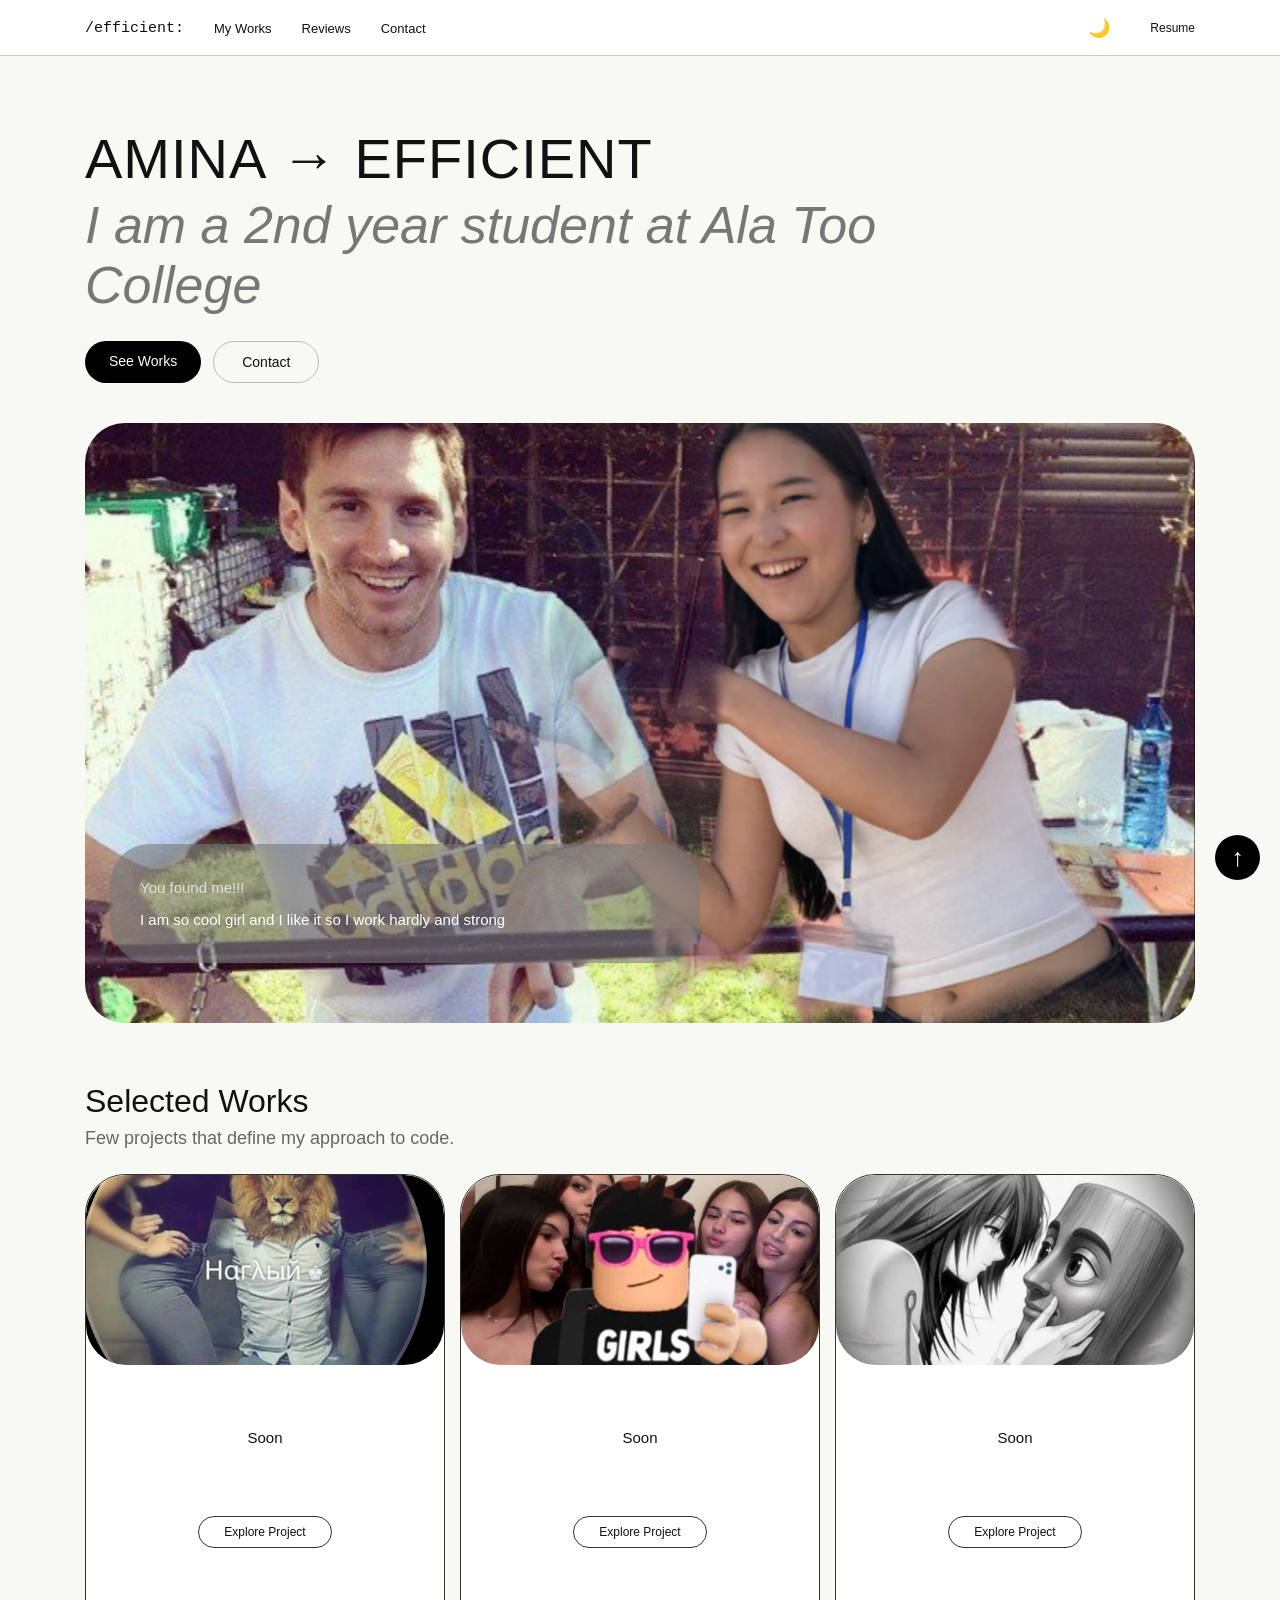
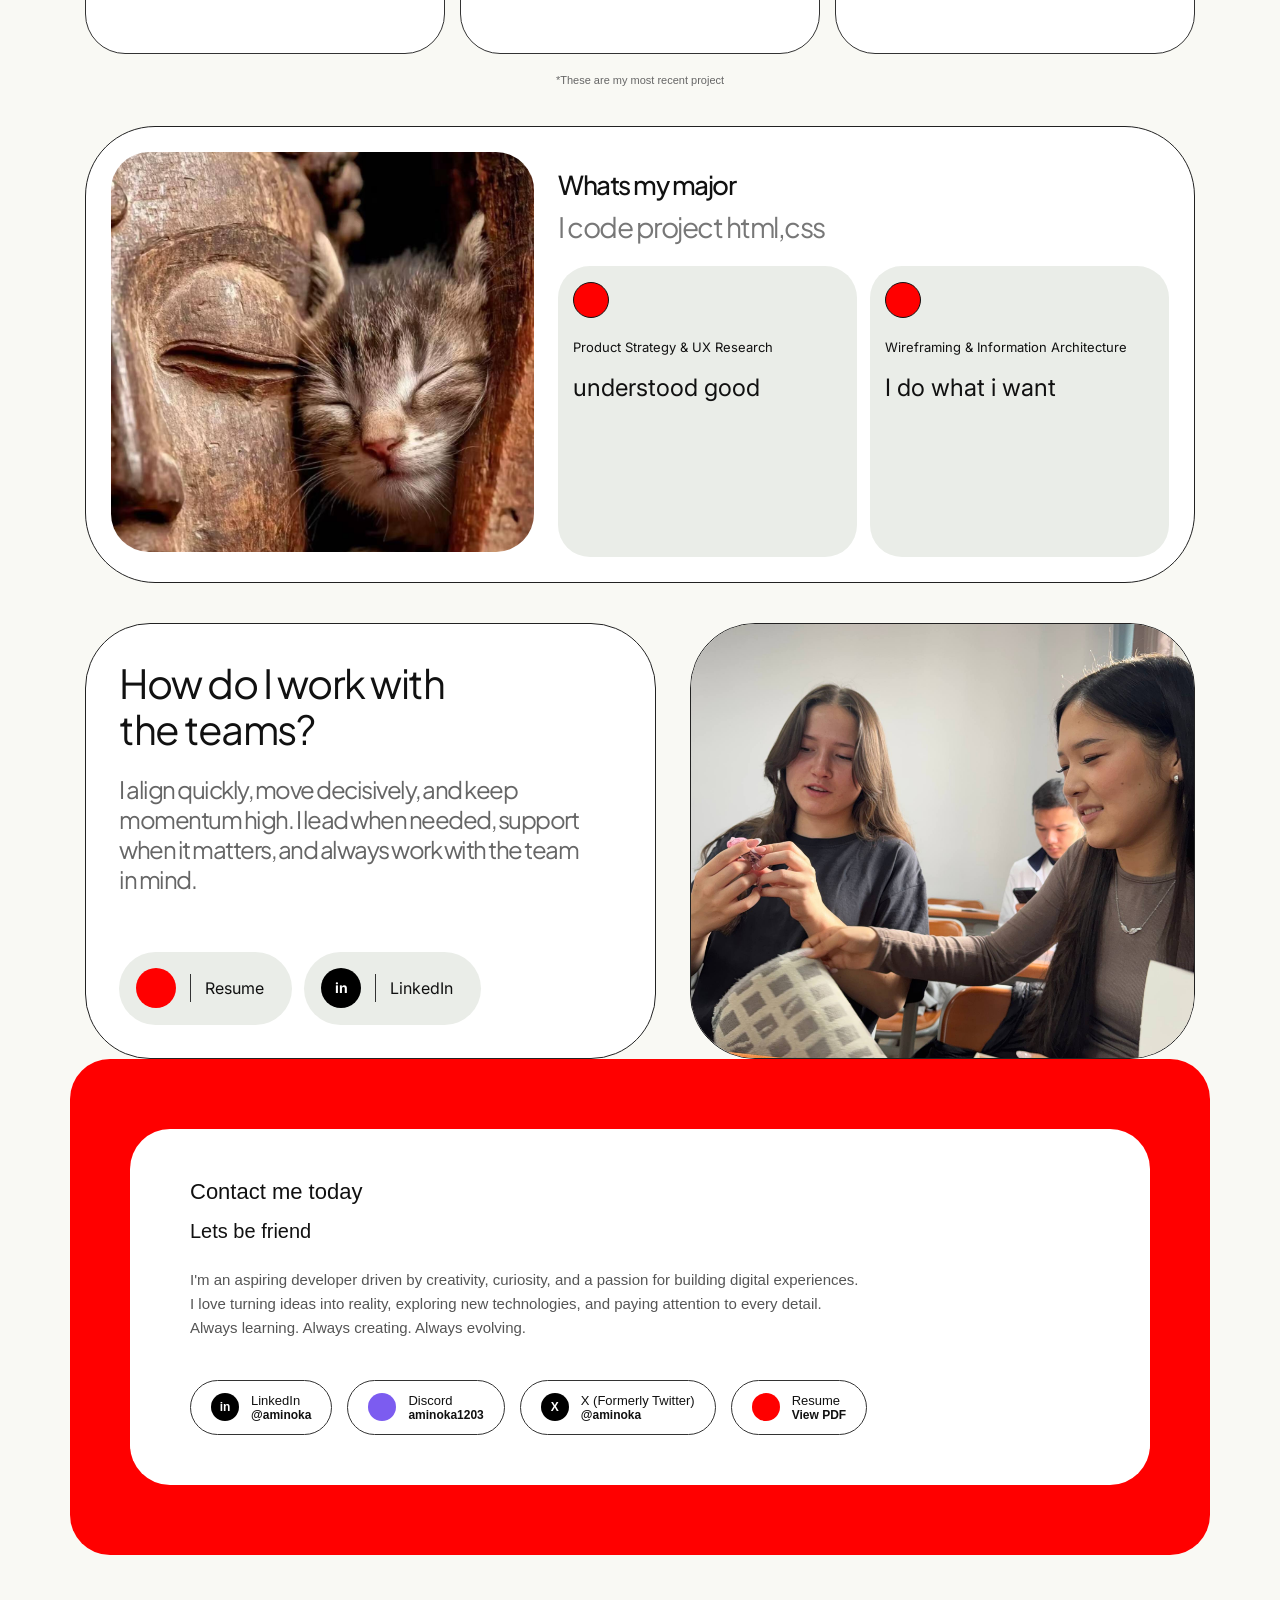
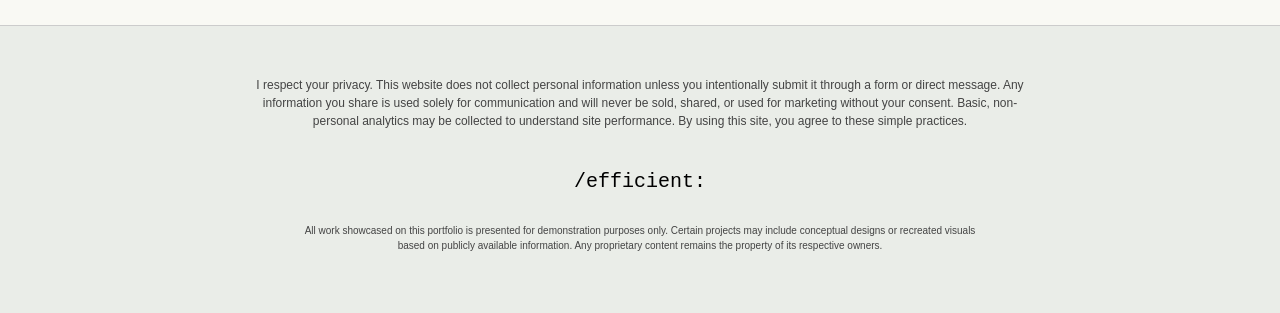
==== index.html @ c4f2249c "Add files via upload" ====
<!DOCTYPE html>
<html lang="en">
<head>
  <meta charset="UTF-8">
  <meta name="viewport" content="width=device-width, initial-scale=1.0">
  <title>Amina's portfolio</title>
  <link rel="icon" type="image/png" href="image/logo.jpg">
  <link href="https://fonts.googleapis.com/css2?family=Inter:wght@400;500&family=Plus+Jakarta+Sans:wght@400;500&display=swap" rel="stylesheet">
  <link rel="stylesheet" href="style.css">
</head>
<body>

  <!-- Шапка -->
  <header>
    <div class="container header-inner">
      <a class="logo" href="index.html">/efficient:</a>
      <button id="menuButton">☰</button>
      <nav class="menu" id="myMenu">
        <a href="#works">My Works</a>
        <a href="#reviews">Reviews</a>
        <a href="#contact">Contact</a>
      </nav>
      <div class="header-right">
        <button id="themeButton">🌙</button>
        <a href="rezyume_Anarbaeva_Amina.pdf" target="_blank">Resume</a>
      </div>
    </div>
  </header>

  <main>

    <!-- Главный экран -->
    <section class="hero container">
      <h1>AMINA → EFFICIENT</h1>
      <h2>I am a 2nd year student at Ala Too College</h2>
      <div class="buttons">
        <a class="btn-black" href="#works">See Works</a>
        <a class="btn-white" href="#contact">Contact</a>
      </div>

      <div class="hero-photo">
        <img src="messi2.jpg" alt="Amina">
        <div class="glass">
          <p>You found me!!!</p>
          <p>I am so cool girl and I like it so I work hardly and strong</p>
        </div>
      </div>
    </section>

    <!-- Selected Works -->
    <section class="works container">
      <h2>Selected Works</h2>
      <p class="sub">Few projects that define my approach to code.</p>

      <div class="cards" id="works">
        <div class="card">
          <img src="naglyu.jpg" alt="Project 1">
          <h3>Soon</h3>
          <a class="explore" href="projects.html">Explore Project </a>
        </div>
        <div class="card">
          <img src="robloxboy.jpg" alt="Project 2">
          <h3>Soon</h3>
          <a class="explore" href="projects.html">Explore Project </a>
        </div>
        <div class="card">
          <img src="tungtung.jpg" alt="Project 3">
          <h3>Soon</h3>
          <a class="explore" href="projects.html">Explore Project </a>
        </div>
      </div>
      <p class="note">*These are my most recent project</p>
    </section>

    <!-- Whats my major -->
    <section class="container" id="reviews">
      <div class="major">
        <img src="catandbudda.jpg" alt="Cat">
        <div class="major-text">
          <h3>Whats my major</h3>
          <p class="sub">I code project html,css</p>
          <div class="small-cards">
            <div class="small-card wide">
              <span class="dot"></span>
              <p class="label">Product Strategy & UX Research</p>
              <p class="text">understood good</p>
            </div>
            <div class="small-card narrow">
              <span class="dot"></span>
              <p class="label">Wireframing & Information Architecture</p>
              <p class="text">I do what i want</p>
            </div>
          </div>
        </div>
      </div>
    </section>

    <!-- How do I work with teams -->
    <section class="container team">
      <div class="team-text">
        <h2>How do I work with<br>the teams?</h2>
        <p>I align quickly, move decisively, and keep momentum high. I lead when needed, support when it matters, and always work with the team in mind.</p>
        <div class="links">
          <a class="link-pill" href="rezyume_Anarbaeva_Amina.pdf" target="_blank"><span class="icon red"></span><span class="line"></span>Resume</a>
          <a class="link-pill" href="https://www.linkedin.com/" target="_blank"><span class="icon">in</span><span class="line"></span>LinkedIn</a>
        </div>
      </div>
      <img src="classandme.jpg" alt="Team">
    </section>

    <!-- Contact -->
    <section class="container contact" id="contact">
      <div class="contact-card">
        <h3>Contact me today</h3>
        <h4>Lets be friend</h4>
        <p>
          I'm an aspiring developer driven by creativity, curiosity, and a passion for building digital experiences.<br>
          I love turning ideas into reality, exploring new technologies, and paying attention to every detail.<br>
          Always learning. Always creating. Always evolving.
        </p>

        <div class="contact-links">
          <a class="contact-pill" href="https://www.linkedin.com/" target="_blank"><span class="icon">in</span><span>LinkedIn<b>@aminoka</b></span></a>
          <a class="contact-pill" href="https://discord.com/" target="_blank"><span class="icon purple"></span><span>Discord<b>aminoka1203</b></span></a>
          <a class="contact-pill" href="https://x.com/" target="_blank"><span class="icon">X</span><span>X (Formerly Twitter)<b>@aminoka</b></span></a>
          <a class="contact-pill" href="rezyume_Anarbaeva_Amina.pdf" target="_blank"><span class="icon red"></span><span>Resume<b>View PDF</b></span></a>
        </div>
      </div>
    </section>

  </main>

  <!-- Конец -->
  <footer>
    <p class="privacy">I respect your privacy. This website does not collect personal information unless you intentionally submit it through a form or direct message. Any information you share is used solely for communication and will never be sold, shared, or used for marketing without your consent. Basic, non-personal analytics may be collected to understand site performance. By using this site, you agree to these simple practices.</p>
    <div class="footer-row">
      <span class="footer-logo">/efficient:</span>
    </div>
    <p class="disclaimer">All work showcased on this portfolio is presented for demonstration purposes only. Certain projects may include conceptual designs or recreated visuals based on publicly available information. Any proprietary content remains the property of its respective owners.</p>
  </footer>

  <button id="topButton">↑</button>
  <script src="script.js"></script>
</body>
</html>
---- style.css ----
/* ===== 1. ОБЩИЕ СТИЛИ ===== */
* {
  margin: 0;
  padding: 0;
  box-sizing: border-box;
}

body {
  font-family: Arial, Helvetica, sans-serif;
  background: #f9f9f4;
  color: #111;
}

img {
  max-width: 100%;
}

a {
  text-decoration: none;
  color: inherit;
}

.container {
  width: 100%;
  max-width: 1140px;
  padding: 0 15px;
  margin: 0 auto;
}

.icon {
  flex-shrink: 0;
  width: 40px;
  height: 40px;
  background: black;
  color: white;
  border-radius: 50%;
  text-align: center;
  line-height: 40px;
  font-size: 14px;
  font-weight: bold;
}

.icon.red {
  background: #ff0000;
}

.icon.purple {
  background: #7c5cf0;
}

/* ===== 2. ШАПКА ===== */
header {
  position: relative;
  background: white;
  border-bottom: 1px solid #ccc;
  height: 56px;
}

.header-inner {
  display: flex;
  align-items: center;
  justify-content: space-between;
  height: 56px;
}

.logo {
  font-family: "Courier New", monospace;
  font-size: 15px;
  margin-right: 30px;
}

.menu {
  display: flex;
  gap: 30px;
  font-size: 13px;
  margin-right: auto;
}

.header-right {
  display: flex;
  align-items: center;
  gap: 40px;
  font-size: 12px;
}

#menuButton {
  display: none;
  background: none;
  border: none;
  font-size: 25px;
  cursor: pointer;
}

#themeButton {
  background: none;
  border: none;
  font-size: 18px;
  cursor: pointer;
}

/* ===== 3. ГЛАВНЫЙ ЭКРАН ===== */
.hero {
  padding-top: 70px;
}

.hero h1 {
  font-size: 56px;
  font-weight: normal;
  letter-spacing: 1px;
}

.hero h2 {
  max-width: 900px;
  font-size: 52px;
  font-weight: normal;
  font-style: italic;
  color: #777;
  line-height: 1.15;
  margin-top: 5px;
}

.buttons {
  display: flex;
  flex-wrap: wrap;
  gap: 12px;
  margin-top: 25px;
}

.btn-black {
  background: black;
  color: white;
  padding: 12px 24px;
  border-radius: 30px;
  font-size: 14px;
}

.btn-white {
  border: 1px solid #bbb;
  padding: 12px 28px;
  border-radius: 30px;
  font-size: 14px;
}

.hero-photo {
  position: relative;
  margin-top: 40px;
  height: 600px;
  border-radius: 40px;
  overflow: hidden;
}

.hero-photo img {
  width: 100%;
  height: 100%;
  object-fit: cover;
}

.glass {
  position: absolute;
  left: 25px;
  bottom: 60px;
  width: calc(100% - 50px);
  max-width: 590px;
  padding: 35px 30px;
  border-radius: 40px;
  background: rgba(120, 120, 120, 0.6);
  color: white;
  font-size: 15px;
}

.glass p:first-child {
  color: #ddd;
  margin-bottom: 15px;
}

/* ===== 4. SELECTED WORKS ===== */
.works {
  margin-top: 60px;
}

.works h2 {
  font-size: 32px;
  font-weight: normal;
}

.works .sub {
  color: #666;
  font-size: 18px;
  margin-top: 8px;
}

.cards {
  display: flex;
  gap: 15px;
  margin-top: 25px;
}

.card {
  flex: 1;
  min-width: 0;
  height: 480px;
  background: white;
  border: 1px solid #333;
  border-radius: 40px;
  overflow: hidden;
  text-align: center;
}

.card img {
  width: 100%;
  height: 190px;
  object-fit: cover;
  border-radius: 40px;
}

.card h3 {
  font-size: 15px;
  font-weight: normal;
  margin-top: 60px;
}

.explore {
  display: inline-block;
  margin-top: 70px;
  border: 1px solid #333;
  border-radius: 20px;
  padding: 8px 25px;
  font-size: 12px;
}

.explore:hover {
  background: #8BED02;
  color: black;
  border-color: #333;
}

.note {
  text-align: center;
  font-size: 11px;
  color: #666;
  margin-top: 20px;
}

/* ===== 5. WHATS MY MAJOR ===== */
.major {
  display: flex;
  gap: 24px;
  margin-top: 40px;
  padding: 25px;
  background: white;
  border: 1px solid #222;
  border-radius: 70px;
}

.major img {
  flex: 0 0 40%;
  width: 40%;
  height: 400px;
  object-fit: cover;
  border-radius: 38px;
}

.major-text {
  flex: 1;
  min-width: 0;
}

.major-text h3 {
  font-family: "Plus Jakarta Sans", Arial, sans-serif;
  font-size: 26px;
  font-weight: 500;
  letter-spacing: -1.5px;
  margin-top: 16px;
}

.major-text .sub {
  font-family: "Plus Jakarta Sans", Arial, sans-serif;
  font-size: 28px;
  letter-spacing: -1.5px;
  color: #777;
  margin-top: 8px;
}

.small-cards {
  display: flex;
  gap: 13px;
  margin-top: 22px;
}

.small-card {
  flex: 1;
  min-width: 0;
  min-height: 291px;
  background: #eaede8;
  border-radius: 32px;
  padding: 16px 15px;
  font-family: "Inter", Arial, sans-serif;
}

.dot {
  display: block;
  width: 36px;
  height: 36px;
  background: red;
  border: 1px solid #111;
  border-radius: 50%;
}

.small-card .label {
  font-size: 13px;
  line-height: 1.2;
  margin-top: 22px;
}

.small-card .text {
  font-size: 24px;
  margin-top: 18px;
}

/* ===== 6. HOW DO I WORK (TEAM) ===== */
.team {
  display: flex;
  gap: 34px;
  margin-top: 40px;
}

.team-text {
  flex: 1;
  min-width: 0;
  min-height: 436px;
  display: flex;
  flex-direction: column;
  background: white;
  border: 1px solid #222;
  border-radius: 65px;
  padding: 36px 33px 33px;
}

.team-text h2 {
  font-family: "Plus Jakarta Sans", Arial, sans-serif;
  font-size: 40px;
  font-weight: 400;
  line-height: 1.15;
  letter-spacing: -1.5px;
}

.team-text p {
  max-width: 460px;
  font-family: "Plus Jakarta Sans", Arial, sans-serif;
  font-size: 24px;
  line-height: 1.25;
  letter-spacing: -1.5px;
  color: #666;
  margin-top: 22px;
}

.links {
  display: flex;
  flex-wrap: wrap;
  gap: 12px;
  margin-top: auto;
  padding-top: 20px;
}

.link-pill {
  display: flex;
  align-items: center;
  gap: 14px;
  height: 73px;
  background: #eaede8;
  padding-right: 28px;
  border-radius: 40px;
  font-family: "Inter", Arial, sans-serif;
  font-size: 16px;
}

.link-pill .icon {
  margin-left: 17px;
}

.line {
  width: 1px;
  height: 28px;
  background: #333;
}

.team img {
  flex: 1;
  min-width: 0;
  height: 436px;
  object-fit: cover;
  border: 1px solid #222;
  border-radius: 65px;
}

/* ===== 7. CONTACT ===== */
.contact {
  background: #ff0000;
  padding: 70px 60px;
  border-radius: 40px;
}

.contact-card {
  background: white;
  border-radius: 40px;
  padding: 50px 60px;
}

.contact-card h3 {
  font-size: 22px;
  font-weight: normal;
}

.contact-card h4 {
  font-size: 20px;
  font-weight: normal;
  margin-top: 15px;
}

.contact-card p {
  font-size: 15px;
  color: #555;
  line-height: 1.6;
  margin-top: 25px;
}

.contact-links {
  display: flex;
  flex-wrap: wrap;
  gap: 15px;
  margin-top: 40px;
}

.contact-pill {
  display: flex;
  align-items: center;
  gap: 12px;
  border: 1px solid #333;
  border-radius: 40px;
  padding: 12px 20px;
  font-size: 13px;
}

.contact-pill b {
  display: block;
  font-size: 12px;
}

.contact-pill .icon {
  width: 28px;
  height: 28px;
  line-height: 28px;
  font-size: 12px;
}

/* ===== 8. ПОДВАЛ ===== */
footer {
  background: #eaede8;
  margin-top: 70px;
  padding: 50px 15px 60px;
  text-align: center;
  font-size: 12px;
  color: #444;
  border-top: 1px solid #ccc;
}

footer .privacy {
  max-width: 800px;
  margin: 0 auto;
  line-height: 1.5;
}

.footer-row {
  max-width: 800px;
  margin: 40px auto 30px;
  display: flex;
  justify-content: center;
}

.footer-logo {
  font-family: "Courier New", monospace;
  font-size: 20px;
  color: black;
}

footer .disclaimer {
  max-width: 700px;
  margin: 0 auto;
  font-size: 10px;
  line-height: 1.5;
}

/* ===== 9. СТРАНИЦА ПРОЕКТОВ ===== */
.projects-page {
  background: #f9f9f4;
  padding: 70px 15px;
  text-align: center;
  min-height: 460px;
}

.projects-page img {
  width: 290px;
  height: 290px;
  object-fit: cover;
}

/* ===== 10. КНОПКА "НАВЕРХ" ===== */
#topButton {
  position: fixed;
  bottom: 20px;
  right: 20px;
  background: black;
  color: white;
  border: none;
  border-radius: 50%;
  width: 45px;
  height: 45px;
  font-size: 25px;
  cursor: pointer;
  z-index: 50;
}

/* ===== 11. ТЁМНАЯ ТЕМА ===== */
.dark {
  background: #222;
  color: white;
}

.dark header,
.dark footer,
.dark .projects-page,
.dark .menu {
  background: #222;
  color: white;
}

.dark .major,
.dark .team-text,
.dark .card,
.dark .contact-card {
  background: #333;
  color: white;
}

.dark .small-card,
.dark .link-pill,
.dark .contact-pill {
  background: #444;
  color: white;
}

.dark h1,
.dark h2,
.dark h3,
.dark h4,
.dark p,
.dark a,
.dark span,
.dark b {
  color: white;
}

.dark .contact-card p,
.dark .team-text p,
.dark .major-text .sub,
.dark .works .sub,
.dark .note,
.dark .hero h2 {
  color: #ccc;
}

.dark .btn-black {
  background: white;
  color: black;
}

.dark .btn-white {
  background: #333;
  color: white;
  border-color: white;
}

.dark .explore {
  border-color: white;
}

.dark .explore:hover {
  background: #8BED02;
  color: black;
  border-color: #8BED02;
}

.dark #topButton {
  background: white;
  color: black;
}

.dark .card,
.dark .major,
.dark .team-text,
.dark .team img,
.dark .contact-pill {
  border-color: #888;
}

/* ===== 12. АДАПТИВ ===== */

/* Планшет (до 992px): блоки становятся в колонку */
@media (max-width: 992px) {
  .hero h1 {
    font-size: 44px;
  }

  .hero h2 {
    font-size: 38px;
  }

  .major {
    flex-direction: column;
    border-radius: 45px;
  }

  .major img {
    flex: none;
    width: 100%;
    height: 320px;
  }

  .team {
    flex-direction: column;
  }

  .team-text {
    min-height: auto;
  }

  .team img {
    flex: none;
    width: 100%;
    height: 350px;
  }

  .contact {
    padding: 40px 30px;
  }
}

/* Телефон (до 768px): меню-кнопка, карточки с прокруткой */
@media (max-width: 768px) {
  .logo {
    margin-right: auto;
  }

  #menuButton {
    display: block;
    margin-right: 15px;
  }

  .menu {
    display: none;
    position: absolute;
    top: 56px;
    left: 0;
    width: 100%;
    flex-direction: column;
    gap: 20px;
    padding: 20px;
    background: white;
    border-bottom: 1px solid #ccc;
    z-index: 100;
  }

  .menu.show {
    display: flex;
  }

  .header-right {
    gap: 15px;
  }

  .hero {
    padding-top: 40px;
  }

  .hero h1 {
    font-size: 35px;
  }

  .hero h2 {
    font-size: 30px;
  }

  .hero-photo {
    height: 400px;
    border-radius: 30px;
  }

  .glass {
    left: 15px;
    bottom: 15px;
    width: calc(100% - 30px);
    padding: 20px;
    border-radius: 30px;
  }

  .cards,
  .small-cards {
    overflow-x: auto;
    scroll-snap-type: x mandatory;
    padding-bottom: 15px;
  }

  .card {
    flex: 0 0 85%;
    scroll-snap-align: start;
  }

  .small-card {
    flex: 0 0 80%;
    scroll-snap-align: start;
  }

  .team-text {
    border-radius: 40px;
  }

  .team-text h2 {
    font-size: 32px;
  }

  .team-text p {
    font-size: 19px;
  }

  .team img {
    border-radius: 40px;
  }

  .contact {
    padding: 20px;
  }

  .contact-card {
    padding: 25px 20px;
  }
}

/* Маленький телефон (до 480px) */
@media (max-width: 480px) {
  .hero h1 {
    font-size: 28px;
  }

  .hero h2 {
    font-size: 25px;
  }

  .major {
    padding: 15px;
    border-radius: 30px;
  }

  .major img {
    height: 240px;
    border-radius: 25px;
  }

  .major-text .sub {
    font-size: 22px;
  }

  .team-text {
    padding: 25px 20px;
  }

  .contact {
    padding: 12px;
  }

  .contact-card {
    padding: 25px 15px;
  }

  .contact-pill {
    width: 100%;
  }
}
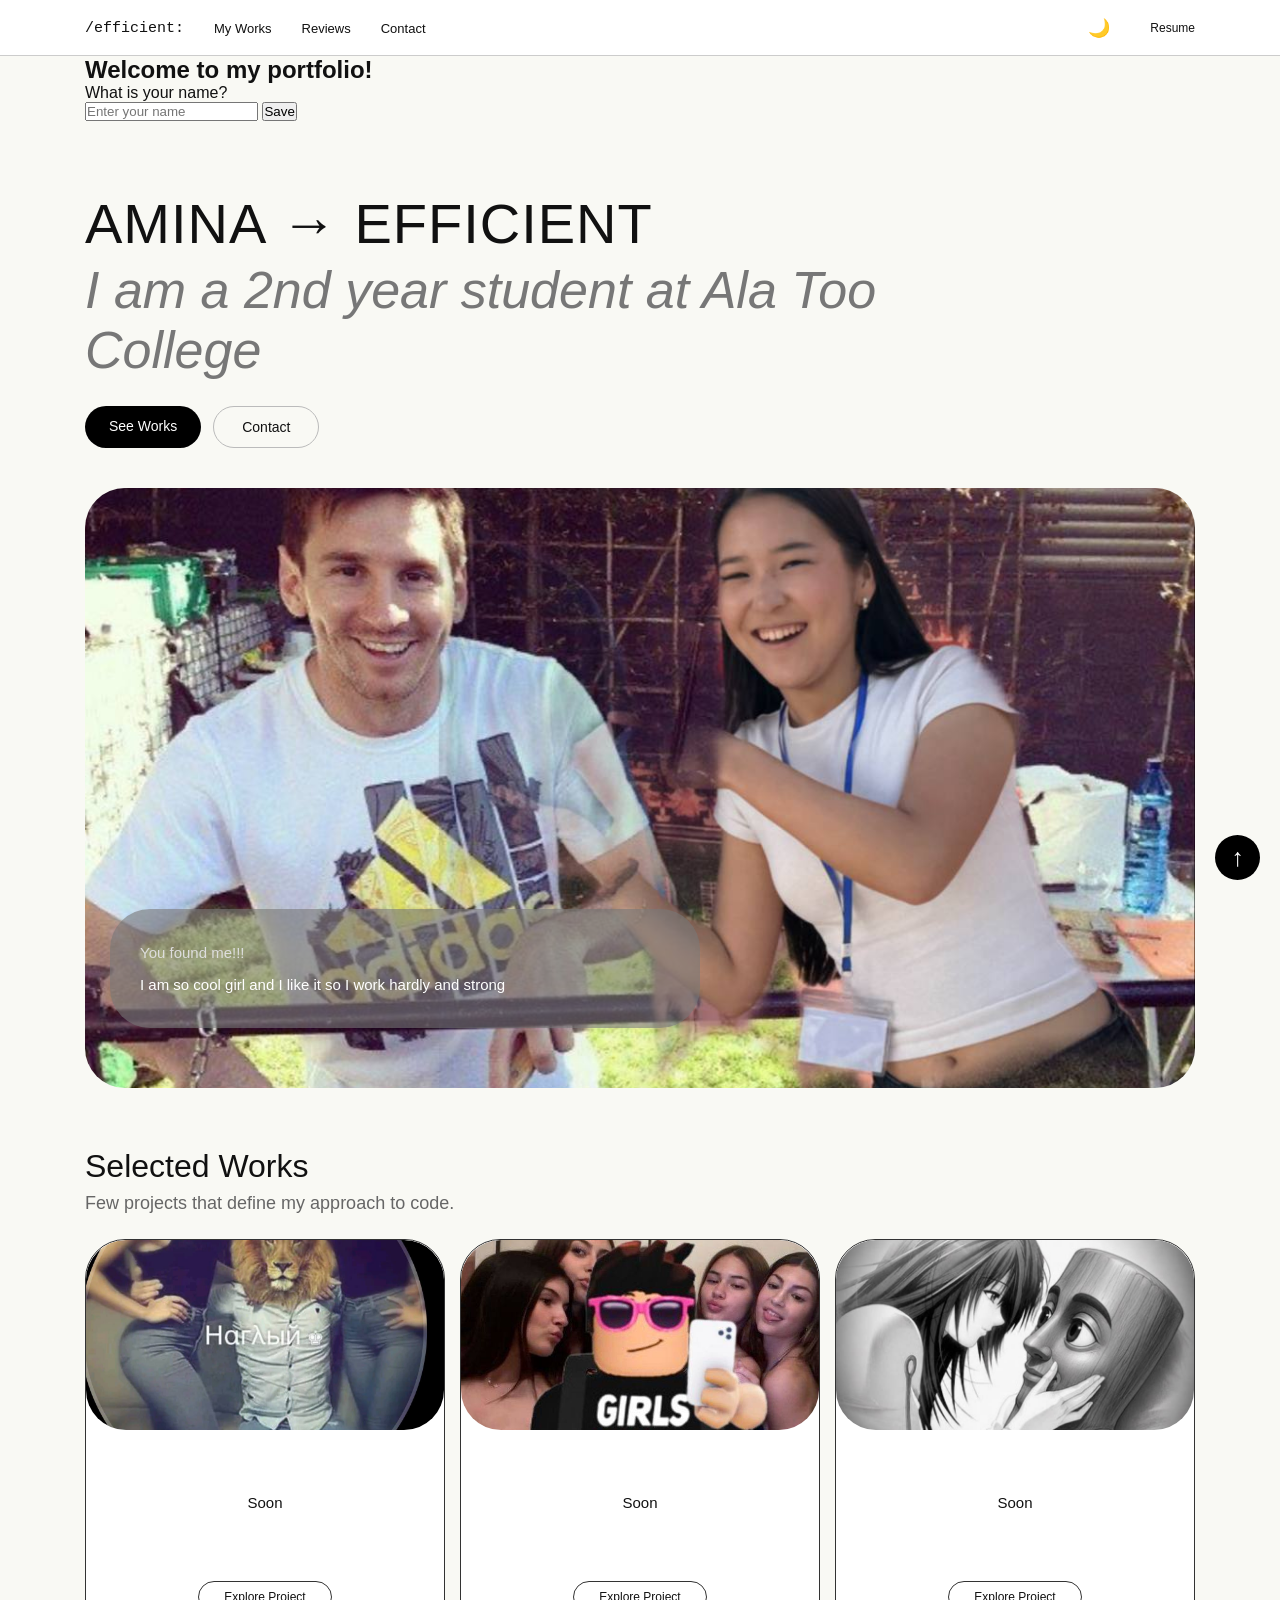
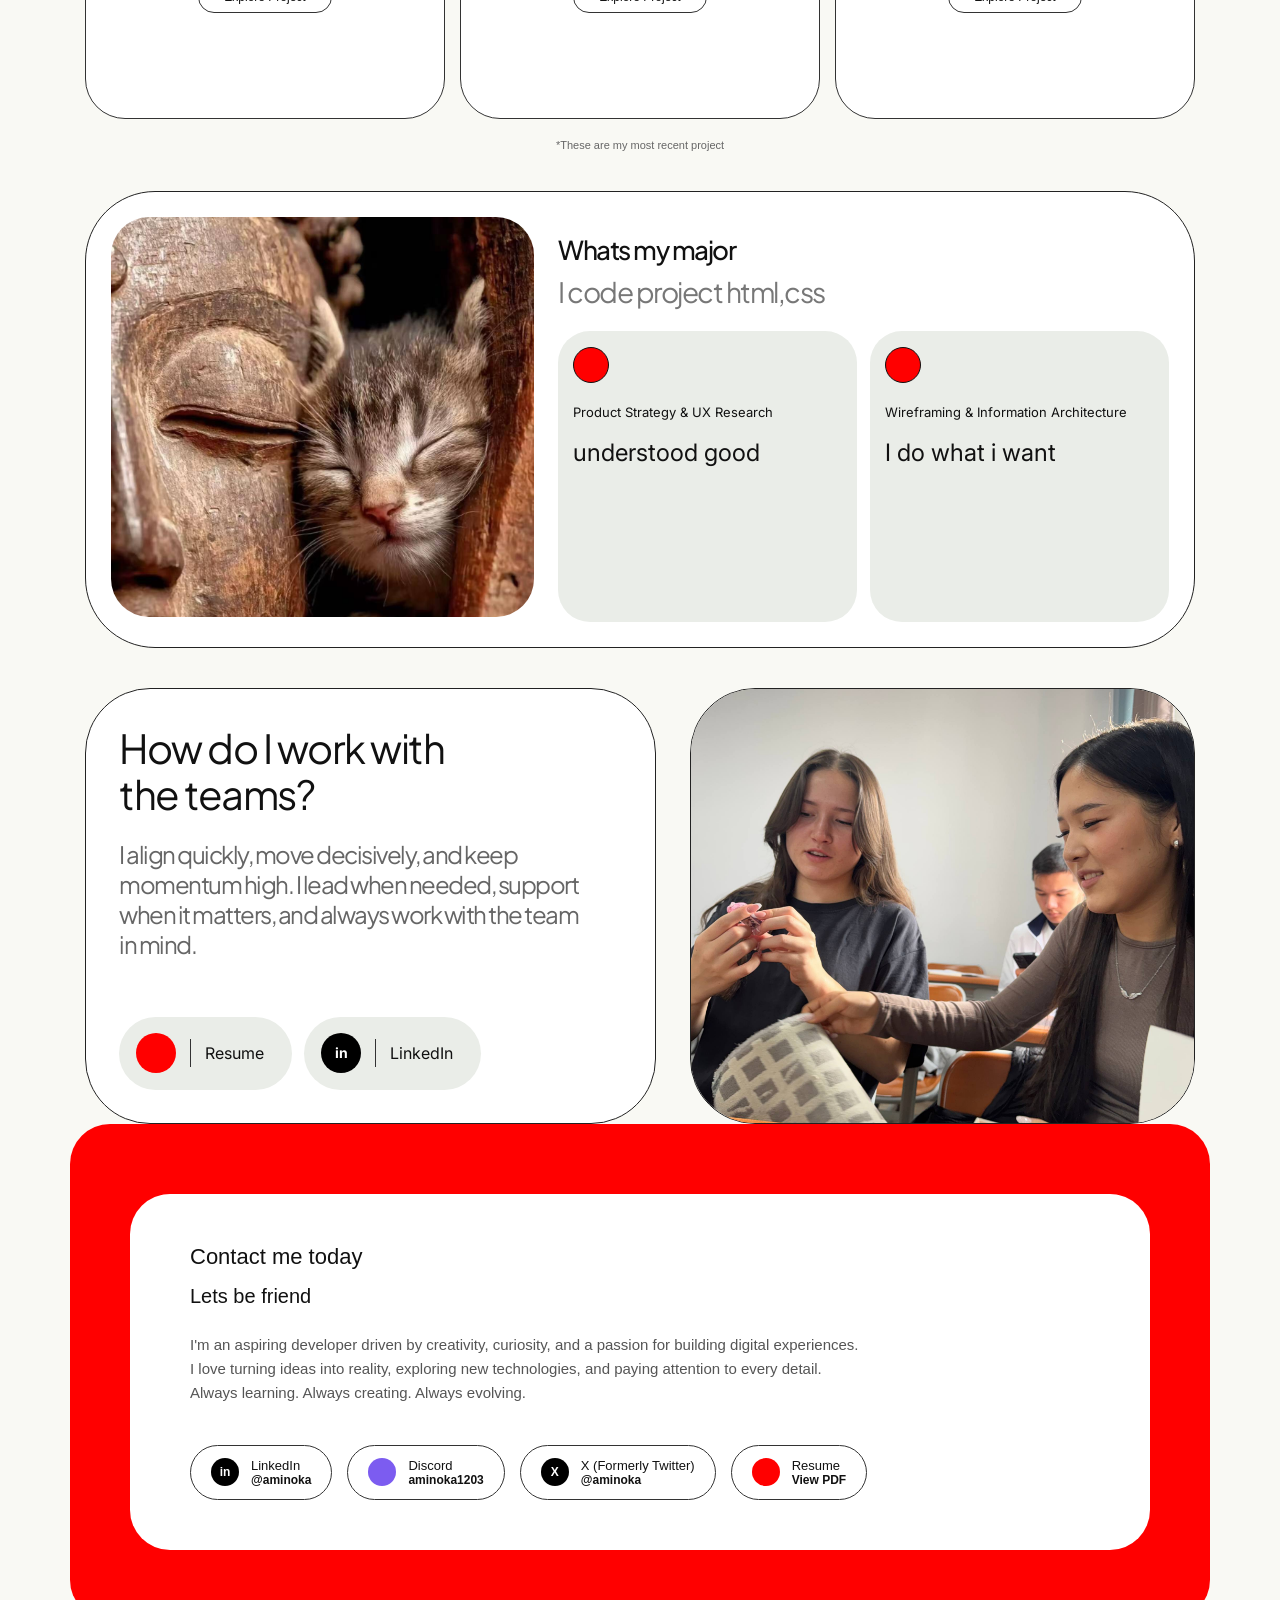
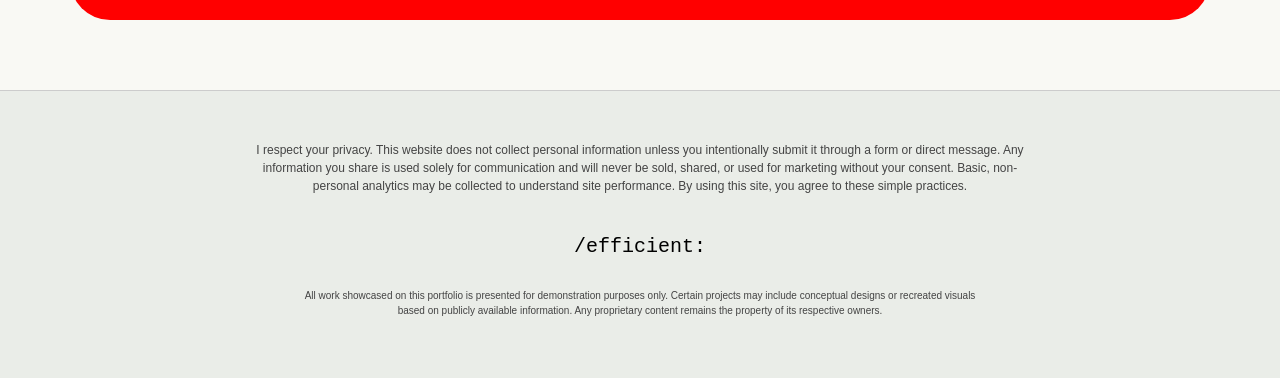
==== commit 843d709e: "Introduce user greeting section in index.html Added a greeting section for user interaction." ====
--- a/index.html
+++ b/index.html
@@ -4,7 +4,7 @@
   <meta charset="UTF-8">
   <meta name="viewport" content="width=device-width, initial-scale=1.0">
   <title>Amina's portfolio</title>
-  <link rel="icon" type="image/png" href="image/logo.jpg">
+  <link rel="icon" type="image/png" href="logo.jpg">
   <link href="https://fonts.googleapis.com/css2?family=Inter:wght@400;500&family=Plus+Jakarta+Sans:wght@400;500&display=swap" rel="stylesheet">
   <link rel="stylesheet" href="style.css">
 </head>
@@ -26,7 +26,16 @@
       </div>
     </div>
   </header>
+  
+<!-- Приветствие пользователя -->
 
+<section class="container greeting">
+  <h2 id="greetingText">Welcome to my portfolio!</h2>
+  <p>What is your name?</p>
+  <input type="text" id="userNameInput" placeholder="Enter your name">
+  <button id="saveNameButton">Save</button>
+</section>
+  
   <main>
 
     <!-- Главный экран -->
@@ -142,4 +151,4 @@
   <button id="topButton">↑</button>
   <script src="script.js"></script>
 </body>
-</html>+</html>
